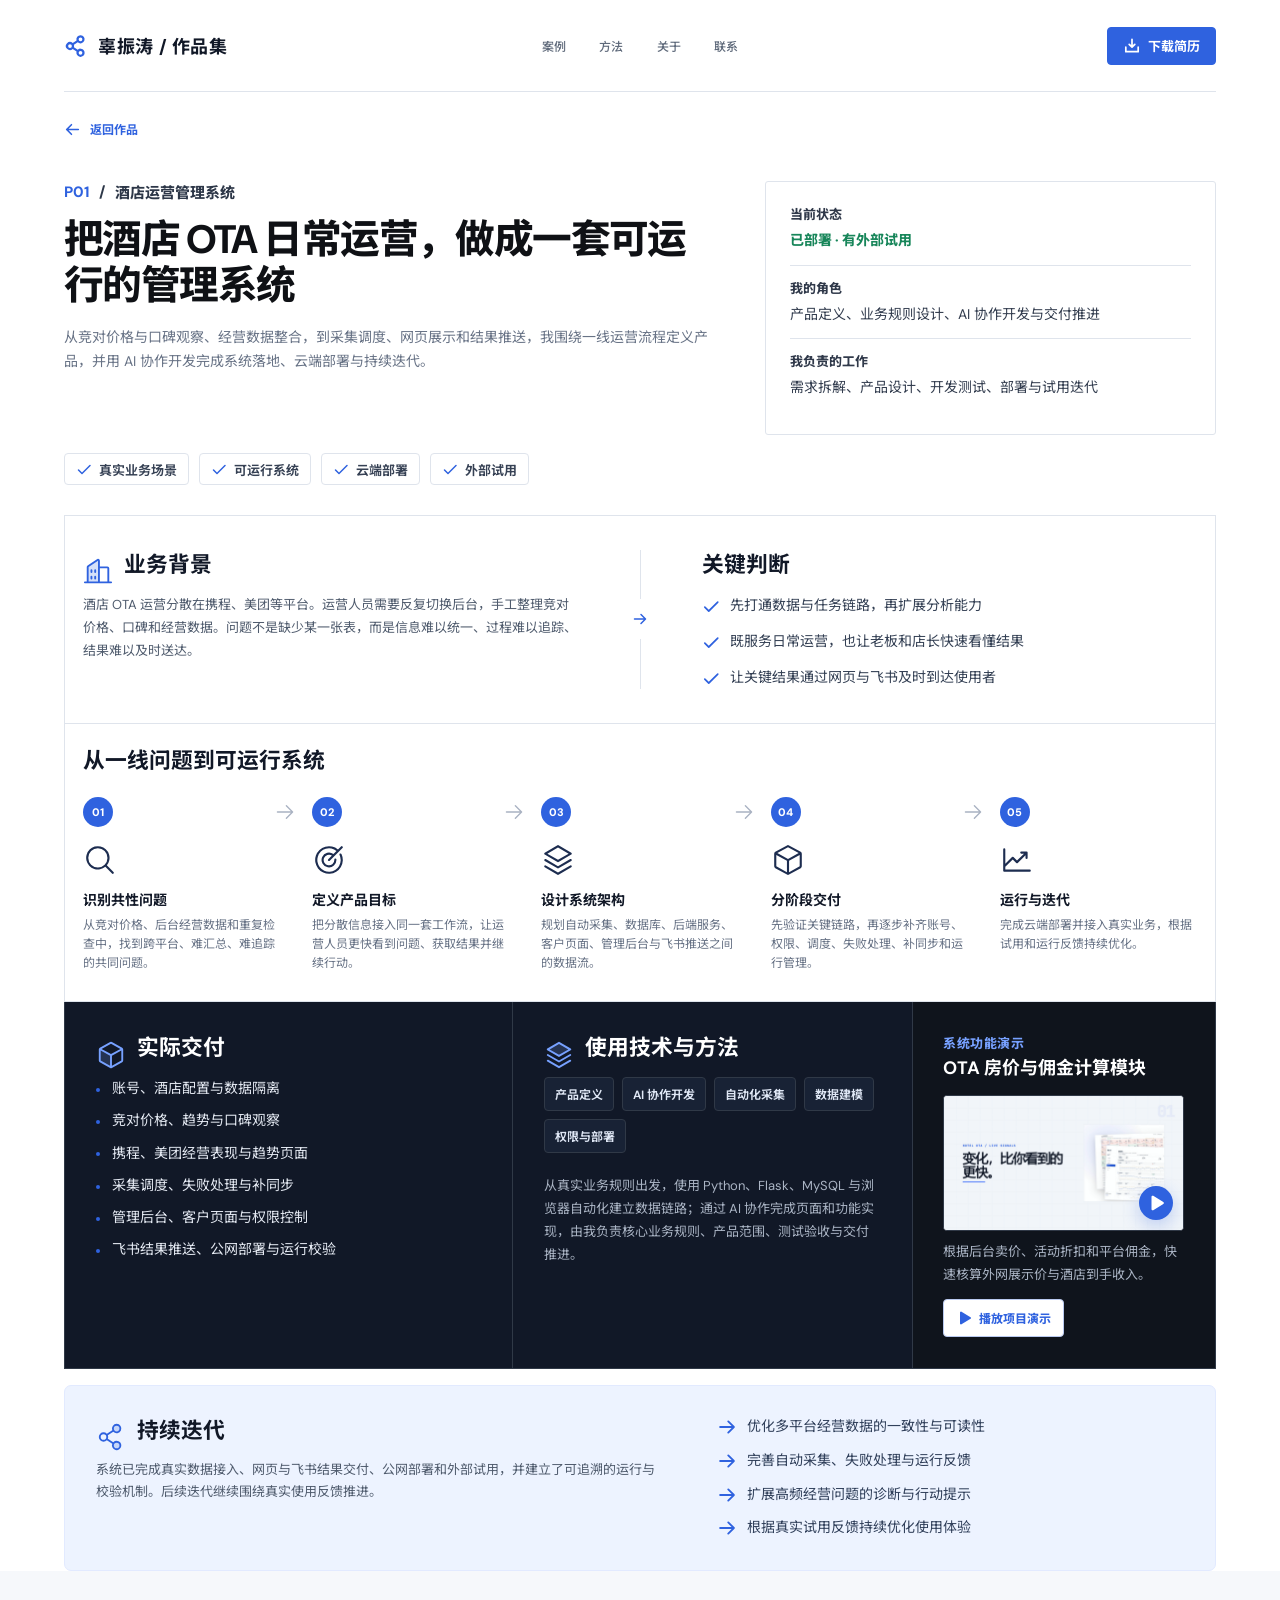
==== cases/hotel-operations-system/index.html @ f8a185eb "Publish static site asset" ====
<!doctype html>
<html lang="zh-CN">
  <head>
    <meta charset="UTF-8" />
    <meta name="viewport" content="width=device-width, initial-scale=1.0" />
    <meta
      name="description"
      content="酒店运营管理系统案例：从酒店 OTA 一线业务问题出发，完成产品定义、系统开发、云端部署与持续迭代。"
    />
    <meta name="theme-color" content="#f6f8fb" />
    <title>酒店运营管理系统案例｜辜振涛作品集</title>
    <script type="module" crossorigin src="/assets/hotel-operations-system-CXiiA7T-.js"></script>
    <link rel="modulepreload" crossorigin href="/assets/styles-BDvkaQH0.js">
    <link rel="stylesheet" crossorigin href="/assets/styles-_JziV2Fz.css">
    <link rel="stylesheet" crossorigin href="/assets/hotel-operations-system-BAWljotF.css">
  </head>
  <body class="hotel-case-body">
    <div id="root"></div>
  </body>
</html>
---- assets/styles-_JziV2Fz.css ----
@import"https://fonts.googleapis.com/css2?family=DM+Sans:wght@400;500;600;700&family=Noto+Sans+SC:wght@400;500;600;700&display=swap";:root{color:#111827;background:#f6f8fb;font-family:DM Sans,Noto Sans SC,Microsoft YaHei,sans-serif;font-synthesis:none;text-rendering:optimizeLegibility;--ink: #111827;--muted: #687386;--line: #dfe4ec;--paper: #ffffff;--canvas: #f6f8fb;--blue: #2f62df;--blue-dark: #1d4ec4;--blue-pale: #edf3ff}*{box-sizing:border-box}html{scroll-behavior:smooth}body{margin:0;min-width:320px;min-height:100vh;overflow-x:hidden;background:var(--canvas);-webkit-font-smoothing:antialiased}body.dialog-open{overflow:hidden}button,a{font:inherit}button{color:inherit}button:focus-visible,a:focus-visible{outline:3px solid rgba(47,98,223,.3);outline-offset:4px}.hero{position:relative;min-height:auto;padding:0 clamp(24px,5vw,84px) clamp(44px,5vw,72px);border-bottom:1px solid var(--line);overflow:hidden}.hero:before{content:"";position:absolute;top:0;right:0;width:42vw;height:1px;background:var(--blue)}.topbar{position:relative;z-index:2;width:min(100%,1280px);margin-inline:auto;min-height:92px;display:flex;align-items:center;justify-content:space-between;border-bottom:1px solid var(--line)}.topbar-nav{display:flex;align-items:center;gap:clamp(20px,2.6vw,42px)}.topbar-nav a{position:relative;padding:8px 0;color:#5e697a;text-decoration:none;font-size:12px;font-weight:500}.topbar-nav a:after{content:"";position:absolute;right:0;bottom:2px;left:0;height:1px;background:var(--blue);transform:scaleX(0);transform-origin:right;transition:transform .16s ease}.topbar-nav a:hover:after{transform:scaleX(1);transform-origin:left}.wordmark{color:var(--ink);text-decoration:none;font-size:18px;font-weight:700;letter-spacing:.06em}.availability{display:inline-flex;align-items:center;gap:10px;color:var(--muted);font-size:13px}.availability i{width:7px;height:7px;border-radius:999px;background:#21a366;box-shadow:0 0 0 5px #21a3661a}.hero-grid{width:min(100%,1280px);min-height:650px;margin:0 auto;display:grid;grid-template-columns:minmax(390px,.86fr) minmax(540px,1.14fr);align-items:center;gap:clamp(44px,6vw,88px);padding:clamp(58px,6vw,82px) 0 clamp(68px,7vw,92px)}.hero-copy{position:relative;z-index:1}.eyebrow,.section-index,.project-kicker,.dialog-eyebrow{margin:0;color:var(--blue);font-size:12px;font-weight:700;letter-spacing:.12em;text-transform:uppercase}.eyebrow{display:flex;align-items:center;gap:14px}.eyebrow:before{content:"";width:36px;height:2px;background:var(--blue)}h1{margin:28px 0 0;max-width:620px;font-size:clamp(46px,3.9vw,56px);font-weight:600;line-height:1.12;letter-spacing:-.048em}h1 span{display:block;color:var(--ink)}.hero-summary{max-width:520px;margin:26px 0 0;color:var(--muted);font-size:clamp(15px,1.05vw,17px);line-height:1.8}.hero-actions{display:flex;flex-wrap:wrap;gap:12px;margin-top:32px}.button{min-height:52px;padding:0 22px;border:1px solid transparent;border-radius:3px;display:inline-flex;align-items:center;justify-content:center;gap:10px;cursor:pointer;font-size:14px;font-weight:600;transition:transform .16s ease,background .16s ease,border-color .16s ease}.button:hover{transform:translateY(-2px)}.button-primary{color:#fff;background:var(--blue)}.button-primary:hover{background:var(--blue-dark)}.button-secondary{border-color:var(--line);background:#ffffffb3}.button-secondary:hover{border-color:#b9c5d9;background:#fff}.proof-strip{margin:clamp(42px,5vw,62px) 0 0;padding:24px 0 0;display:grid;grid-template-columns:repeat(3,minmax(0,1fr));border-top:1px solid var(--line)}.proof-strip div{padding-right:18px}.proof-strip div+div{padding-left:18px;border-left:1px solid var(--line)}.proof-strip dt{color:var(--blue);font-size:11px;font-weight:700}.proof-strip dd{margin:8px 0 0;color:#394457;font-size:13px}.showreel-column{min-width:0}.showreel{width:100%;padding:0;border:1px solid #1d2633;border-radius:6px;overflow:hidden;background:#0f141c;box-shadow:0 38px 90px #1a2b482e;cursor:pointer;text-align:left;transition:transform .22s ease,box-shadow .22s ease}.showreel:hover{transform:translateY(-4px);box-shadow:0 46px 100px #1a2b4838}.showreel-viewport{position:relative;display:block;aspect-ratio:16 / 9;overflow:hidden;background:#0e131a}.showreel-viewport img{width:100%;height:100%;display:block;object-fit:cover;object-position:center top;transition:transform .5s ease}.showreel:hover img{transform:scale(1.015)}.image-scrim{position:absolute;top:0;right:0;bottom:0;left:0;background:linear-gradient(180deg,#080d1408 58%,#080d146b)}.play-button{position:absolute;left:50%;top:50%;width:62px;height:62px;transform:translate(-50%,-50%);display:grid;place-items:center;border-radius:999px;color:var(--ink);background:#fff;box-shadow:0 12px 34px #11224d38;transition:transform .18s ease,background .18s ease}.showreel:hover .play-button{transform:translate(-50%,-50%) scale(1.06);background:#f3f6fb}.showreel .play-button{left:76%}.showreel-label{position:absolute;left:20px;bottom:18px;padding:8px 10px;color:#fff;background:#0a1018c2;font-size:11px;font-weight:600;letter-spacing:.05em}.showreel-meta{min-height:88px;padding:17px 20px;display:flex;align-items:center;justify-content:space-between;gap:24px;color:#fff}.showreel-meta>span:first-child{min-width:0;display:grid;gap:6px}.showreel-meta strong{font-size:15px;font-weight:600}.showreel-meta small{overflow:hidden;color:#9aa5b7;font-size:12px;text-overflow:ellipsis;white-space:nowrap}.showreel-status{flex:none;color:#b8c5d8;font-size:11px}.showreel-note{max-width:620px;margin:18px 0 0;color:#7b8697;font-size:12px;line-height:1.7}.scroll-cue{position:absolute;left:clamp(24px,5vw,84px);bottom:22px;padding:0;border:0;display:inline-flex;align-items:center;gap:10px;color:var(--muted);background:transparent;cursor:pointer;font-size:11px}.selected-work{padding:clamp(92px,12vw,180px) clamp(24px,5vw,84px);background:var(--paper);scroll-margin-top:24px}.section-heading,.project-preview{width:min(100%,1480px);margin-inline:auto}.section-heading{display:grid;grid-template-columns:.45fr 1.05fr .7fr;gap:clamp(28px,5vw,80px);align-items:start}.section-heading h2{margin:0;max-width:700px;font-size:clamp(38px,4.2vw,64px);line-height:1.12;letter-spacing:-.045em}.section-heading>p:last-child{margin:2px 0 0;color:var(--muted);font-size:15px;line-height:1.8}.project-preview{margin-top:clamp(72px,10vw,140px);padding-top:28px;display:grid;grid-template-columns:.14fr .72fr 1.14fr;gap:clamp(26px,4.2vw,70px);border-top:1px solid var(--ink)}.project-number{color:var(--blue);font-size:13px;font-weight:700}.project-copy h3{margin:20px 0 0;font-size:clamp(30px,3vw,48px);line-height:1.14;letter-spacing:-.04em}.project-copy>p:not(.project-kicker){margin:26px 0 0;color:var(--muted);font-size:15px;line-height:1.85}.project-copy ul{margin:28px 0 0;padding:0;display:flex;flex-wrap:wrap;gap:8px;list-style:none}.project-copy li{padding:7px 10px;border:1px solid var(--line);color:#4a5669;font-size:11px}.text-link{margin-top:36px;padding:0 0 7px;border:0;border-bottom:1px solid var(--ink);display:inline-flex;align-items:center;gap:12px;background:transparent;cursor:pointer;font-size:13px;font-weight:600}.project-visual{min-height:460px;overflow:hidden;background:#e8edf5}.project-visual img{width:100%;height:100%;display:block;object-fit:cover;object-position:top left}.dialog-backdrop{position:fixed;z-index:20;top:0;right:0;bottom:0;left:0;padding:24px;display:grid;place-items:center;background:#0b111b8f;-webkit-backdrop-filter:blur(10px);backdrop-filter:blur(10px)}.dialog{position:relative;width:min(100%,680px);padding:clamp(34px,5vw,60px);border-top:4px solid var(--blue);background:#fff;box-shadow:0 32px 100px #0a132447}.dialog--video{width:min(100%,960px);padding:clamp(28px,4vw,48px)}.dialog-close{position:absolute;top:20px;right:20px;width:40px;height:40px;padding:0;border:1px solid var(--line);display:grid;place-items:center;background:#fff;cursor:pointer}.dialog h2{margin:22px 46px 0 0;font-size:clamp(30px,4vw,46px);line-height:1.18;letter-spacing:-.04em}.dialog>p:not(.dialog-eyebrow,.dialog-footnote){margin:26px 0 0;color:var(--muted);font-size:15px;line-height:1.8}.dialog-video-player{width:100%;margin-top:24px;aspect-ratio:16 / 9;display:block;object-fit:contain;background:var(--media-dark);border:1px solid var(--line)}.dialog .dialog-video-note{margin-top:14px;font-size:13px}.dialog-case-link{width:fit-content;margin-top:18px;display:inline-flex;align-items:center;gap:8px;color:var(--blue);font-size:13px;font-weight:700;text-decoration:none}.dialog-case-link:hover{color:var(--blue-dark)}.dialog-facts,.technology-flow{margin-top:30px;padding-top:22px;border-top:1px solid var(--line);display:flex;flex-wrap:wrap;align-items:center;gap:10px}.dialog-facts span,.technology-flow span{padding:9px 11px;background:var(--blue-pale);color:#294d9a;font-size:12px;font-weight:600}.technology-flow svg{color:#8b96a8}.dialog-footnote{margin:20px 0 0;color:#8993a3;font-size:12px}.sr-only{position:absolute;width:1px;height:1px;padding:0;margin:-1px;overflow:hidden;clip:rect(0,0,0,0);white-space:nowrap;border:0}@media(max-width:1120px){.hero-grid{grid-template-columns:1fr;gap:56px;padding-top:72px}.hero-copy{max-width:850px}.showreel-column{width:min(100%,900px)}.scroll-cue{display:none}.section-heading{grid-template-columns:.45fr 1.25fr}.section-heading>p:last-child{grid-column:2}.project-preview{grid-template-columns:.12fr .88fr}.project-visual{grid-column:2}}@media(max-width:720px){.hero{min-height:auto;padding-inline:20px}.topbar{min-height:76px}.availability{max-width:180px;justify-content:flex-end;text-align:right;font-size:10px}.topbar-nav{display:none}.hero-grid{min-height:0;padding:64px 0 68px}h1{margin-top:25px;font-size:clamp(42px,13vw,60px)}.hero-summary{margin-top:26px;font-size:15px}.hero-actions{margin-top:32px}.button{flex:1 1 150px}.proof-strip{margin-top:54px}.proof-strip dd{font-size:11px}.play-button{width:60px;height:60px}.showreel-meta{min-height:82px}.showreel-status,.showreel-meta small{display:none}.selected-work{padding-inline:20px}.section-heading,.project-preview{grid-template-columns:1fr}.section-heading>p:last-child,.project-visual{grid-column:1}.section-heading h2{font-size:42px}.project-preview{gap:20px}.project-visual{min-height:300px;margin-top:22px}.dialog-backdrop{padding:14px}.dialog{padding:34px 24px}.technology-flow svg{display:none}}@media(prefers-reduced-motion:reduce){html{scroll-behavior:auto}*,*:before,*:after{animation-duration:.01ms!important;animation-iteration-count:1!important;transition-duration:.01ms!important}}
---- assets/hotel-operations-system-BAWljotF.css ----
.hotel-case-body{min-width:0}.hotel-case{--case-ink: #111827;--case-muted: #687386;--case-line: #dfe4ec;--case-canvas: #f6f8fb;--case-blue: #2f62df;--case-blue-dark: #1d4ec4;--case-blue-pale: #edf3ff;--case-live: #18865a;min-height:100vh;color:var(--case-ink);background:#fff}.hotel-case *,.hotel-case *:before,.hotel-case *:after{box-sizing:border-box}.case-topbar{width:min(1280px,calc(100% - clamp(48px,10vw,168px)));min-height:92px;margin:0 auto;display:grid;grid-template-columns:1fr auto 1fr;align-items:center;gap:30px;border-bottom:1px solid var(--case-line)}.case-brand{width:fit-content;display:inline-flex;align-items:center;gap:10px;color:var(--case-ink);font-size:18px;font-weight:700;letter-spacing:.035em;text-decoration:none}.case-brand svg{color:var(--case-blue)}.case-nav{display:flex;align-items:center;gap:clamp(20px,2.6vw,42px)}.case-nav a{position:relative;padding:8px 0;color:#5e697a;font-size:12px;font-weight:500;text-decoration:none;transition:color .16s ease,transform .16s ease}.case-nav a:after{content:"";position:absolute;right:0;bottom:2px;left:0;height:1px;background:var(--case-blue);transform:scaleX(0);transform-origin:right;transition:transform .16s ease}.case-nav a:hover{color:var(--case-blue);transform:translateY(-2px)}.case-nav a:hover:after{transform:scaleX(1);transform-origin:left}.case-resume-button{justify-self:end;min-height:38px;padding:0 15px;display:inline-flex;align-items:center;justify-content:center;gap:7px;color:#fff;background:var(--case-blue);border:1px solid var(--case-blue);border-radius:4px;font-size:13px;font-weight:700;text-decoration:none;transition:background .16s ease,border-color .16s ease,transform .16s ease}.case-resume-button:hover{color:#fff;background:var(--case-blue-dark);border-color:var(--case-blue-dark);transform:translateY(-2px)}.case-shell{width:min(1280px,calc(100% - clamp(48px,10vw,168px)));margin:0 auto}.case-back-link{width:fit-content;margin-top:28px;display:inline-flex;align-items:center;gap:9px;color:var(--case-blue);font-size:12px;font-weight:700;text-decoration:none}.case-back-link:hover{color:var(--case-blue-dark)}.case-hero{padding:clamp(28px,3vw,42px) 0 30px;display:grid;grid-template-columns:minmax(0,1.18fr) minmax(340px,.82fr);column-gap:clamp(32px,4vw,64px);align-items:start}.case-project-kicker{margin:0 0 14px;display:flex;align-items:center;gap:10px;color:#2d3748;font-size:15px;font-weight:750}.case-project-kicker span:first-child{color:var(--case-blue)}.case-hero h1{max-width:760px;margin:0;color:#0f1115;font-size:clamp(36px,3.1vw,50px);font-weight:780;line-height:1.16;letter-spacing:-.04em}.case-hero-summary{max-width:760px;margin:16px 0 0;color:var(--case-muted);font-size:clamp(14px,1vw,16px);line-height:1.75}.case-facts{margin:0;padding:22px 24px;align-self:start;background:#fff;border:1px solid var(--case-line);border-radius:3px}.case-facts div{padding:0 0 12px}.case-facts div+div{padding-top:12px;border-top:1px solid var(--case-line)}.case-facts dt{margin-bottom:6px;color:#30394a;font-size:13px;font-weight:750}.case-facts dd{margin:0;color:#333d4f;font-size:14px;line-height:1.7}.case-facts .case-status{color:var(--case-live);font-weight:750}.case-proof-tags{grid-column:1 / -1;margin:18px 0 0;padding:0;display:flex;flex-wrap:wrap;gap:10px;list-style:none}.case-proof-tags li{min-height:32px;padding:0 11px;display:inline-flex;align-items:center;gap:7px;color:#364154;background:#fff;border:1px solid var(--case-line);border-radius:4px;font-size:13px;font-weight:650}.case-proof-tags svg{color:var(--case-blue)}.case-path{padding:22px 18px 28px;border-right:1px solid var(--case-line);border-bottom:1px solid var(--case-line);border-left:1px solid var(--case-line)}.case-path>h2{margin:0 0 20px;font-size:clamp(20px,1.7vw,26px);line-height:1.4}.case-path-list{margin:0;padding:0;display:grid;grid-template-columns:repeat(5,minmax(0,1fr));gap:clamp(18px,2.5vw,38px);list-style:none}.case-step-marker{position:relative;min-height:32px;display:flex;align-items:center}.case-step-marker span{width:30px;height:30px;display:inline-flex;align-items:center;justify-content:center;flex:0 0 auto;color:#fff;background:var(--case-blue);border-radius:50%;font-size:11px;font-weight:800}.case-step-arrow{position:absolute;left:calc(100% + 5px);color:#a9b2c2;transform:translate(-50%)}.case-step-icon{margin-top:15px;color:#1d2d50}.case-path-step h3{margin:9px 0 5px;font-size:14px;line-height:1.4}.case-path-step p{margin:0;color:var(--case-muted);font-size:12px;line-height:1.6}.case-evidence-row{padding:clamp(24px,2.6vw,38px) 18px;display:grid;grid-template-columns:minmax(0,1fr) 72px minmax(0,1fr);border:1px solid var(--case-line)}.case-evidence-row article{min-width:0;padding:0 clamp(10px,2vw,28px)}.case-evidence-row article:first-child{padding-left:0}.case-evidence-row article:last-child{padding-right:0}.case-evidence-row h2,.case-delivery-grid h2,.case-iteration h2{margin:0 0 14px;font-size:clamp(19px,1.7vw,24px);line-height:1.4}.case-evidence-row p,.case-delivery-grid p,.case-iteration p{margin:0;color:#4f5b6d;font-size:13px;line-height:1.75}.case-article-title{display:flex;align-items:center;gap:11px}.case-article-title svg{color:var(--case-blue);flex:0 0 auto}.case-split-divider{position:relative;min-height:100%;display:flex;align-items:center;justify-content:center;color:var(--case-blue)}.case-split-divider:before{content:"";position:absolute;top:0;bottom:0;left:50%;width:1px;background:var(--case-line)}.case-split-divider svg{position:relative;background:#fff;box-shadow:0 0 0 12px #fff}.case-check-list,.case-delivery-list,.case-method-tags,.case-iteration ul{margin:0;padding:0;list-style:none}.case-check-list{display:grid;gap:13px}.case-check-list li{display:grid;grid-template-columns:auto 1fr;gap:10px;color:#344054;font-size:14px;line-height:1.65}.case-check-list svg{margin-top:3px;color:var(--case-blue)}.case-delivery-list{display:grid;gap:9px}.case-delivery-list li{position:relative;padding-left:16px;color:#465164;font-size:14px;line-height:1.65}.case-delivery-list li:before{content:"";position:absolute;top:.78em;left:0;width:4px;height:4px;background:var(--case-blue);border-radius:50%}.case-method-tags{margin-bottom:22px;display:flex;flex-wrap:wrap;gap:8px}.case-method-tags li{padding:7px 10px;color:#33415b;background:#fff;border:1px solid var(--case-line);border-radius:4px;font-size:12px;font-weight:650}.case-delivery-grid{display:grid;grid-template-columns:minmax(0,1.12fr) minmax(0,1fr) minmax(230px,.76fr);color:#fff;background:#111827;border-right:1px solid #303947;border-bottom:1px solid #303947;border-left:1px solid #303947}.case-delivery-grid>article{min-width:0;padding:clamp(22px,2.4vw,34px)}.case-delivery-grid>article+article{border-left:1px solid #303947}.case-demo-compact{background:#0f141c}.case-delivery-grid .case-article-title svg,.case-delivery-grid .case-section-label{color:#77a1ff}.case-delivery-grid p{color:#aab4c4}.case-delivery-grid .case-delivery-list li{color:#e4e9f2}.case-delivery-grid .case-method-tags li{color:#dfe7f5;background:#182235;border-color:#303947}.case-delivery-grid .case-demo-thumbnail{border-color:#303947}.case-section-label{margin:0 0 4px;color:var(--case-blue);font-size:11px;font-weight:750;letter-spacing:.04em}.case-demo-compact h2{font-size:18px}.case-demo-thumbnail{position:relative;width:100%;margin:12px 0 10px;padding:0;display:block;overflow:hidden;background:#fff;border:1px solid var(--case-line);border-radius:4px;cursor:pointer}.case-demo-thumbnail img{width:100%;aspect-ratio:16 / 9;display:block;object-fit:cover;object-position:top left}.case-thumbnail-play{position:absolute;right:10px;bottom:10px;width:34px;height:34px;display:inline-flex;align-items:center;justify-content:center;color:#fff;background:var(--case-blue);border-radius:50%;box-shadow:0 6px 18px #2f62df47;transition:transform .16s ease}.case-demo-thumbnail:hover .case-thumbnail-play{transform:scale(1.06)}.case-compact-action{min-height:38px;margin-top:12px;padding:0 12px;display:inline-flex;align-items:center;justify-content:center;gap:7px;color:var(--case-blue);background:#fff;border:1px solid #b9c9ef;border-radius:4px;font-size:12px;font-weight:750;cursor:pointer;transition:color .16s ease,border-color .16s ease,transform .16s ease}.case-compact-action:hover{color:var(--case-blue-dark);border-color:var(--case-blue);transform:translateY(-2px)}.case-iteration{margin:16px 0 clamp(42px,5vw,68px);padding:clamp(22px,2.4vw,32px);display:grid;grid-template-columns:minmax(0,1.1fr) minmax(320px,.9fr);gap:clamp(32px,4vw,64px);background:var(--case-blue-pale);border:1px solid #e2eaff;border-radius:7px}.case-iteration h2{margin-bottom:12px}.case-iteration ul{display:grid;align-content:center;gap:12px}.case-iteration li{display:grid;grid-template-columns:auto 1fr;gap:10px;color:#31405b;font-size:14px;line-height:1.55}.case-iteration li svg{margin-top:1px;color:var(--case-blue)}.case-demo-dialog{width:min(1180px,calc(100% - 40px));max-height:calc(100vh - 40px);padding:0;overflow:auto;color:var(--case-ink);background:#fff;border:1px solid var(--case-line);border-radius:7px;box-shadow:0 24px 100px #0d183057}.case-demo-dialog::backdrop{background:#101828ad;-webkit-backdrop-filter:blur(3px);backdrop-filter:blur(3px)}.case-demo-dialog-inner{padding:18px}.case-dialog-heading{margin-bottom:16px;display:flex;align-items:center;justify-content:space-between;gap:20px}.case-dialog-heading p{margin:0 0 3px;color:var(--case-blue);font-size:12px;font-weight:750}.case-dialog-heading h2{margin:0;font-size:20px}.case-dialog-heading button{width:40px;height:40px;display:inline-flex;align-items:center;justify-content:center;color:#374151;background:#fff;border:1px solid var(--case-line);border-radius:4px;cursor:pointer}.case-demo-video{width:100%;aspect-ratio:16 / 9;display:block;object-fit:contain;background:#0f141c;border:1px solid var(--case-line)}.case-dialog-note{margin:14px 0 0;color:var(--case-muted);font-size:13px;line-height:1.7}.hotel-case :where(a,button):focus-visible{outline:3px solid rgba(47,98,223,.34);outline-offset:3px}@media(max-width:1024px){.case-topbar,.case-shell{width:calc(100% - 48px)}.case-topbar{gap:20px}.case-nav{gap:22px}.case-hero{grid-template-columns:minmax(0,1.55fr) minmax(250px,.85fr);column-gap:32px}.case-hero h1{font-size:46px}.case-path-list{gap:20px}.case-path-step p{font-size:12px}.case-evidence-row{grid-template-columns:minmax(0,1fr) 54px minmax(0,1fr)}.case-delivery-grid{grid-template-columns:minmax(0,1.05fr) minmax(0,.95fr) minmax(220px,.8fr)}}@media(min-width:621px)and (max-width:900px){.case-topbar,.case-shell{width:calc(100% - 40px)}.case-topbar{min-height:60px;grid-template-columns:1fr auto}.case-nav{display:none}.case-brand{font-size:14px}.case-resume-button{min-height:34px;padding:0 12px}.case-hero{padding:30px 0 24px;grid-template-columns:minmax(0,1.7fr) minmax(205px,.8fr);column-gap:24px}.case-project-kicker{margin-bottom:12px;font-size:13px}.case-hero h1{font-size:36px;line-height:1.14}.case-hero-summary{margin-top:14px;font-size:13px;line-height:1.7}.case-facts{margin:0;padding:18px}.case-facts div{padding-bottom:10px}.case-facts div+div{padding-top:10px}.case-facts dt{margin-bottom:3px;font-size:11px}.case-facts dd{font-size:12px;line-height:1.55}.case-proof-tags{margin-top:18px;gap:7px}.case-proof-tags li{min-height:28px;padding:0 8px;font-size:11px}.case-path{padding:18px 14px 22px}.case-path>h2{margin-bottom:20px;font-size:21px}.case-path-list{gap:15px}.case-step-marker{min-height:26px}.case-step-marker span{width:26px;height:26px;font-size:9px}.case-step-icon{margin-top:15px;width:27px;height:27px}.case-path-step h3{margin:9px 0 5px;font-size:13px}.case-path-step p{font-size:11px;line-height:1.55}.case-evidence-row{padding:22px 14px;grid-template-columns:minmax(0,1fr) 38px minmax(0,1fr)}.case-evidence-row article{padding:0 10px}.case-evidence-row h2,.case-delivery-grid h2,.case-iteration h2{margin-bottom:12px;font-size:19px}.case-evidence-row p,.case-delivery-grid p,.case-iteration p{font-size:12px;line-height:1.7}.case-article-title{gap:8px}.case-article-title svg{width:24px;height:24px}.case-check-list{gap:8px}.case-check-list li,.case-delivery-list li{font-size:11.5px;line-height:1.55}.case-delivery-list{gap:5px}.case-method-tags{margin-bottom:14px;gap:5px}.case-method-tags li{padding:5px 7px;font-size:10px}.case-delivery-grid{grid-template-columns:minmax(0,1fr) minmax(0,.95fr) minmax(175px,.72fr)}.case-delivery-grid>article{padding:18px 14px}.case-demo-compact h2{font-size:15px}.case-section-label{font-size:10px}.case-demo-thumbnail{margin:9px 0 8px}.case-thumbnail-play{right:7px;bottom:7px;width:28px;height:28px}.case-compact-action{width:100%;min-height:34px;margin-top:9px;padding:0 8px;font-size:11px}.case-iteration{margin:14px 0 42px;padding:18px;grid-template-columns:minmax(0,1fr) minmax(260px,1fr);gap:24px}.case-iteration ul{gap:7px}.case-iteration li{gap:7px;font-size:11.5px}}@media(max-width:620px){.case-topbar,.case-shell{width:calc(100% - 40px)}.case-topbar{min-height:58px;grid-template-columns:1fr auto}.case-nav{display:none}.case-brand{font-size:14px}.case-resume-button{min-height:36px;padding:0 12px}.case-hero{padding:28px 0 24px;grid-template-columns:1fr}.case-back-link{margin-top:18px}.case-project-kicker{margin-bottom:12px;font-size:13px}.case-hero h1{font-size:clamp(30px,8.5vw,38px);line-height:1.16}.case-hero-summary{margin-top:14px;font-size:14px;line-height:1.68}.case-facts{margin-top:22px;padding:16px 0 0;background:transparent;border:0;border-top:1px solid var(--case-line);border-radius:0}.case-facts div{padding-bottom:12px}.case-facts div+div{padding-top:12px}.case-proof-tags{margin-top:14px;gap:6px}.case-path{padding:20px 16px 28px}.case-path-list{grid-template-columns:1fr;gap:0}.case-path-step{position:relative;min-height:112px;padding:0 0 20px 58px}.case-step-marker{position:absolute;top:0;left:0;bottom:0;width:40px;display:block}.case-step-marker:after{content:"";position:absolute;top:34px;bottom:0;left:15px;width:1px;background:#b8c1d0}.case-path-step:last-child .case-step-marker:after{display:none}.case-step-arrow{display:none}.case-step-icon{margin-top:0;width:29px;height:29px}.case-path-step h3{margin-top:10px}.case-evidence-row{padding:24px 16px;grid-template-columns:1fr;gap:22px}.case-evidence-row article{padding:0}.case-evidence-row article+article{padding-top:22px;border-top:1px solid var(--case-line)}.case-split-divider{display:none}.case-delivery-grid{grid-template-columns:1fr}.case-delivery-grid>article{padding:24px 16px}.case-delivery-grid>article+article{border-top:1px solid var(--case-line);border-left:0}.case-demo-thumbnail{max-width:360px}.case-iteration{margin:14px 0 40px;padding:20px 18px;grid-template-columns:1fr;gap:20px}.case-demo-dialog{width:calc(100% - 24px);max-height:calc(100vh - 24px)}}@media(max-width:480px){.case-topbar,.case-shell{width:calc(100% - 32px)}.case-brand span{max-width:124px;overflow:hidden;white-space:nowrap}.case-resume-button span{display:none}.case-resume-button{width:38px;padding:0}.case-hero h1{font-size:34px;letter-spacing:-.035em}.case-proof-tags li{padding:0 9px;font-size:12px}.case-path>h2{font-size:23px}.case-evidence-row h2,.case-delivery-grid h2,.case-iteration h2{font-size:22px}.case-demo-dialog-inner{padding:12px}.case-dialog-heading h2{font-size:17px}}@media(prefers-reduced-motion:reduce){.hotel-case *,.hotel-case *:before,.hotel-case *:after{scroll-behavior:auto!important;transition-duration:.01ms!important;animation-duration:.01ms!important;animation-iteration-count:1!important}}
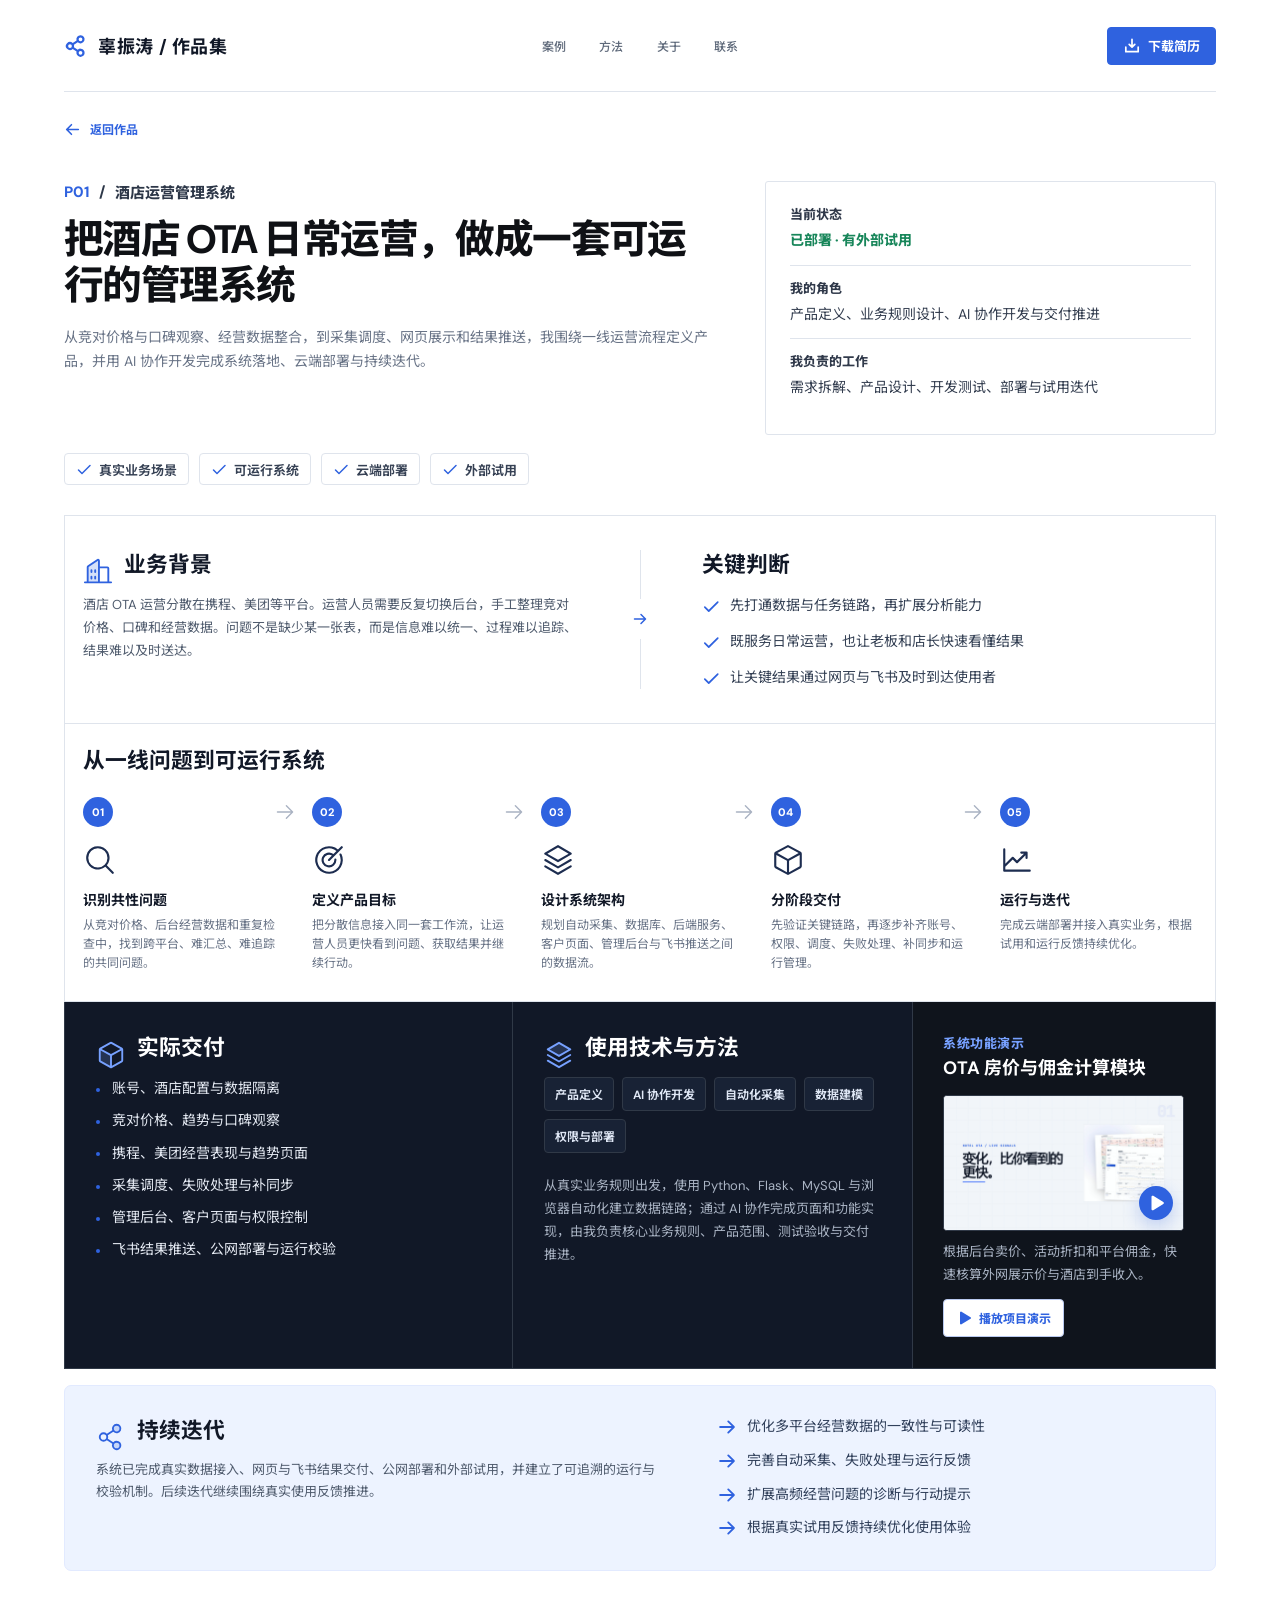
==== commit d6689639: "Publish portfolio update" ====
--- a/cases/hotel-operations-system/index.html
+++ b/cases/hotel-operations-system/index.html
@@ -9,10 +9,10 @@
     />
     <meta name="theme-color" content="#f6f8fb" />
     <title>酒店运营管理系统案例｜辜振涛作品集</title>
-    <script type="module" crossorigin src="/assets/hotel-operations-system-CXiiA7T-.js"></script>
-    <link rel="modulepreload" crossorigin href="/assets/styles-BDvkaQH0.js">
-    <link rel="stylesheet" crossorigin href="/assets/styles-_JziV2Fz.css">
-    <link rel="stylesheet" crossorigin href="/assets/hotel-operations-system-BAWljotF.css">
+    <script type="module" crossorigin src="/assets/hotel-operations-system-CfiZ2Y4T.js"></script>
+    <link rel="modulepreload" crossorigin href="/assets/styles-DppBCg-1.js">
+    <link rel="stylesheet" crossorigin href="/assets/styles-luLQeMRG.css">
+    <link rel="stylesheet" crossorigin href="/assets/hotel-operations-system-cIIAMjBP.css">
   </head>
   <body class="hotel-case-body">
     <div id="root"></div>
--- a/assets/styles-luLQeMRG.css
+++ b/assets/styles-luLQeMRG.css
@@ -0,0 +1 @@
+@import"https://fonts.googleapis.com/css2?family=DM+Sans:wght@400;500;600;700&family=Noto+Sans+SC:wght@400;500;600;700&display=swap";:root{color:#111827;background:#f6f8fb;font-family:DM Sans,Noto Sans SC,Microsoft YaHei,sans-serif;font-synthesis:none;text-rendering:optimizeLegibility;--ink: #111827;--muted: #687386;--line: #dfe4ec;--paper: #ffffff;--canvas: #f6f8fb;--blue: #2f62df;--blue-dark: #1d4ec4;--blue-pale: #edf3ff}*{box-sizing:border-box}html{scroll-behavior:smooth}body{margin:0;min-width:320px;min-height:100vh;overflow-x:hidden;background:var(--canvas);-webkit-font-smoothing:antialiased}body.dialog-open{overflow:hidden}button,a{font:inherit}button{color:inherit}button:focus-visible,a:focus-visible{outline:3px solid rgba(47,98,223,.3);outline-offset:4px}.hero{position:relative;min-height:auto;padding:0 clamp(24px,5vw,84px) clamp(44px,5vw,72px);border-bottom:1px solid var(--line);overflow:hidden}.hero:before{content:"";position:absolute;top:0;right:0;width:42vw;height:1px;background:var(--blue)}.topbar{position:relative;z-index:2;width:min(100%,1280px);margin-inline:auto;min-height:92px;display:flex;align-items:center;justify-content:space-between;border-bottom:1px solid var(--line)}.topbar-nav{display:flex;align-items:center;gap:clamp(20px,2.6vw,42px)}.topbar-nav a{position:relative;padding:8px 0;color:#5e697a;text-decoration:none;font-size:12px;font-weight:500}.topbar-nav a:after{content:"";position:absolute;right:0;bottom:2px;left:0;height:1px;background:var(--blue);transform:scaleX(0);transform-origin:right;transition:transform .16s ease}.topbar-nav a:hover:after{transform:scaleX(1);transform-origin:left}.wordmark{color:var(--ink);text-decoration:none;font-size:18px;font-weight:700;letter-spacing:.06em}.availability{display:inline-flex;align-items:center;gap:10px;color:var(--muted);font-size:13px}.availability i{width:7px;height:7px;border-radius:999px;background:#21a366;box-shadow:0 0 0 5px #21a3661a}.hero-grid{width:min(100%,1280px);min-height:650px;margin:0 auto;display:grid;grid-template-columns:minmax(390px,.86fr) minmax(540px,1.14fr);align-items:center;gap:clamp(44px,6vw,88px);padding:clamp(58px,6vw,82px) 0 clamp(68px,7vw,92px)}.hero-copy{position:relative;z-index:1}.eyebrow,.section-index,.project-kicker,.dialog-eyebrow{margin:0;color:var(--blue);font-size:12px;font-weight:700;letter-spacing:.12em;text-transform:uppercase}.eyebrow{display:flex;align-items:center;gap:14px}.eyebrow:before{content:"";width:36px;height:2px;background:var(--blue)}h1{margin:28px 0 0;max-width:620px;font-size:clamp(46px,3.9vw,56px);font-weight:600;line-height:1.12;letter-spacing:-.048em}h1 span{display:block;color:var(--ink)}.hero-summary{max-width:520px;margin:26px 0 0;color:var(--muted);font-size:clamp(15px,1.05vw,17px);line-height:1.8}.hero-actions{display:flex;flex-wrap:wrap;gap:12px;margin-top:32px}.button{min-height:52px;padding:0 22px;border:1px solid transparent;border-radius:3px;display:inline-flex;align-items:center;justify-content:center;gap:10px;cursor:pointer;font-size:14px;font-weight:600;text-decoration:none;transition:transform .16s ease,background .16s ease,border-color .16s ease}.button:hover{transform:translateY(-2px)}.button-primary{color:#fff;background:var(--blue)}.button-primary:hover{background:var(--blue-dark)}.button-secondary{border-color:var(--line);background:#ffffffb3}.button-secondary:hover{border-color:#b9c5d9;background:#fff}.proof-strip{margin:clamp(42px,5vw,62px) 0 0;padding:24px 0 0;display:grid;grid-template-columns:repeat(3,minmax(0,1fr));border-top:1px solid var(--line)}.proof-strip div{padding-right:18px}.proof-strip div+div{padding-left:18px;border-left:1px solid var(--line)}.proof-strip dt{color:var(--blue);font-size:11px;font-weight:700}.proof-strip dd{margin:8px 0 0;color:#394457;font-size:13px}.showreel-column{min-width:0}.showreel{width:100%;padding:0;border:1px solid #1d2633;border-radius:6px;overflow:hidden;background:#0f141c;box-shadow:0 38px 90px #1a2b482e;cursor:pointer;text-align:left;transition:transform .22s ease,box-shadow .22s ease}.showreel:hover{transform:translateY(-4px);box-shadow:0 46px 100px #1a2b4838}.showreel-viewport{position:relative;display:block;aspect-ratio:16 / 9;overflow:hidden;background:#0e131a}.showreel-viewport img{width:100%;height:100%;display:block;object-fit:cover;object-position:center top;transition:transform .5s ease}.showreel:hover img{transform:scale(1.015)}.image-scrim{position:absolute;top:0;right:0;bottom:0;left:0;background:linear-gradient(180deg,#080d1408 58%,#080d146b)}.play-button{position:absolute;left:50%;top:50%;width:62px;height:62px;transform:translate(-50%,-50%);display:grid;place-items:center;border-radius:999px;color:var(--ink);background:#fff;box-shadow:0 12px 34px #11224d38;transition:transform .18s ease,background .18s ease}.showreel:hover .play-button{transform:translate(-50%,-50%) scale(1.06);background:#f3f6fb}.showreel .play-button{left:76%}.showreel-label{position:absolute;left:20px;bottom:18px;padding:8px 10px;color:#fff;background:#0a1018c2;font-size:11px;font-weight:600;letter-spacing:.05em}.showreel-meta{min-height:88px;padding:17px 20px;display:flex;align-items:center;justify-content:space-between;gap:24px;color:#fff}.showreel-meta>span:first-child{min-width:0;display:grid;gap:6px}.showreel-meta strong{font-size:15px;font-weight:600}.showreel-meta small{overflow:hidden;color:#9aa5b7;font-size:12px;text-overflow:ellipsis;white-space:nowrap}.showreel-status{flex:none;color:#b8c5d8;font-size:11px}.showreel-note{max-width:620px;margin:18px 0 0;color:#7b8697;font-size:12px;line-height:1.7}.scroll-cue{position:absolute;left:clamp(24px,5vw,84px);bottom:22px;padding:0;border:0;display:inline-flex;align-items:center;gap:10px;color:var(--muted);background:transparent;cursor:pointer;font-size:11px}.selected-work{padding:clamp(92px,12vw,180px) clamp(24px,5vw,84px);background:var(--paper);scroll-margin-top:24px}.section-heading,.project-preview{width:min(100%,1480px);margin-inline:auto}.section-heading{display:grid;grid-template-columns:.45fr 1.05fr .7fr;gap:clamp(28px,5vw,80px);align-items:start}.section-heading h2{margin:0;max-width:700px;font-size:clamp(38px,4.2vw,64px);line-height:1.12;letter-spacing:-.045em}.section-heading>p:last-child{margin:2px 0 0;color:var(--muted);font-size:15px;line-height:1.8}.project-preview{margin-top:clamp(72px,10vw,140px);padding-top:28px;display:grid;grid-template-columns:.14fr .72fr 1.14fr;gap:clamp(26px,4.2vw,70px);border-top:1px solid var(--ink)}.project-number{color:var(--blue);font-size:13px;font-weight:700}.project-copy h3{margin:20px 0 0;font-size:clamp(30px,3vw,48px);line-height:1.14;letter-spacing:-.04em}.project-copy>p:not(.project-kicker){margin:26px 0 0;color:var(--muted);font-size:15px;line-height:1.85}.project-copy ul{margin:28px 0 0;padding:0;display:flex;flex-wrap:wrap;gap:8px;list-style:none}.project-copy li{padding:7px 10px;border:1px solid var(--line);color:#4a5669;font-size:11px}.text-link{margin-top:36px;padding:0 0 7px;border:0;border-bottom:1px solid var(--ink);display:inline-flex;align-items:center;gap:12px;background:transparent;cursor:pointer;font-size:13px;font-weight:600}.project-visual{min-height:460px;overflow:hidden;background:#e8edf5}.project-visual img{width:100%;height:100%;display:block;object-fit:cover;object-position:top left}.dialog-backdrop{position:fixed;z-index:20;top:0;right:0;bottom:0;left:0;padding:24px;display:grid;place-items:center;background:#0b111b8f;-webkit-backdrop-filter:blur(10px);backdrop-filter:blur(10px)}.dialog{position:relative;width:min(100%,680px);padding:clamp(34px,5vw,60px);border-top:4px solid var(--blue);background:#fff;box-shadow:0 32px 100px #0a132447}.dialog--video{width:min(100%,960px);padding:clamp(28px,4vw,48px)}.dialog-close{position:absolute;top:20px;right:20px;width:40px;height:40px;padding:0;border:1px solid var(--line);display:grid;place-items:center;background:#fff;cursor:pointer}.dialog h2{margin:22px 46px 0 0;font-size:clamp(30px,4vw,46px);line-height:1.18;letter-spacing:-.04em}.dialog>p:not(.dialog-eyebrow,.dialog-footnote){margin:26px 0 0;color:var(--muted);font-size:15px;line-height:1.8}.dialog-video-player{width:100%;margin-top:24px;aspect-ratio:16 / 9;display:block;object-fit:contain;background:var(--media-dark);border:1px solid var(--line)}.dialog .dialog-video-note{margin-top:14px;font-size:13px}.dialog-case-link{width:fit-content;margin-top:18px;display:inline-flex;align-items:center;gap:8px;color:var(--blue);font-size:13px;font-weight:700;text-decoration:none}.dialog-case-link:hover{color:var(--blue-dark)}.dialog-facts,.technology-flow{margin-top:30px;padding-top:22px;border-top:1px solid var(--line);display:flex;flex-wrap:wrap;align-items:center;gap:10px}.dialog-facts span,.technology-flow span{padding:9px 11px;background:var(--blue-pale);color:#294d9a;font-size:12px;font-weight:600}.technology-flow svg{color:#8b96a8}.dialog-footnote{margin:20px 0 0;color:#8993a3;font-size:12px}.sr-only{position:absolute;width:1px;height:1px;padding:0;margin:-1px;overflow:hidden;clip:rect(0,0,0,0);white-space:nowrap;border:0}@media(max-width:1120px){.hero-grid{grid-template-columns:1fr;gap:56px;padding-top:72px}.hero-copy{max-width:850px}.showreel-column{width:min(100%,900px)}.scroll-cue{display:none}.section-heading{grid-template-columns:.45fr 1.25fr}.section-heading>p:last-child{grid-column:2}.project-preview{grid-template-columns:.12fr .88fr}.project-visual{grid-column:2}}@media(max-width:720px){.hero{min-height:auto;padding-inline:20px}.topbar{min-height:76px}.availability{max-width:180px;justify-content:flex-end;text-align:right;font-size:10px}.topbar-nav{display:none}.hero-grid{min-height:0;padding:64px 0 68px}h1{margin-top:25px;font-size:clamp(42px,13vw,60px)}.hero-summary{margin-top:26px;font-size:15px}.hero-actions{margin-top:32px}.button{flex:1 1 150px}.proof-strip{margin-top:54px}.proof-strip dd{font-size:11px}.play-button{width:60px;height:60px}.showreel-meta{min-height:82px}.showreel-status,.showreel-meta small{display:none}.selected-work{padding-inline:20px}.section-heading,.project-preview{grid-template-columns:1fr}.section-heading>p:last-child,.project-visual{grid-column:1}.section-heading h2{font-size:42px}.project-preview{gap:20px}.project-visual{min-height:300px;margin-top:22px}.dialog-backdrop{padding:14px}.dialog{padding:34px 24px}.technology-flow svg{display:none}}@media(prefers-reduced-motion:reduce){html{scroll-behavior:auto}*,*:before,*:after{animation-duration:.01ms!important;animation-iteration-count:1!important;transition-duration:.01ms!important}}
--- a/assets/hotel-operations-system-cIIAMjBP.css
+++ b/assets/hotel-operations-system-cIIAMjBP.css
@@ -0,0 +1 @@
+.hotel-case-body{min-width:0}.hotel-case{--case-ink: #111827;--case-muted: #687386;--case-line: #dfe4ec;--case-canvas: #f6f8fb;--case-blue: #2f62df;--case-blue-dark: #1d4ec4;--case-blue-pale: #edf3ff;--case-live: #18865a;min-height:100vh;color:var(--case-ink);background:#fff}.hotel-case *,.hotel-case *:before,.hotel-case *:after{box-sizing:border-box}.case-topbar{width:min(1280px,calc(100% - clamp(48px,10vw,168px)));min-height:92px;margin:0 auto;display:grid;grid-template-columns:1fr auto 1fr;align-items:center;gap:30px;border-bottom:1px solid var(--case-line)}.case-brand{width:fit-content;display:inline-flex;align-items:center;gap:10px;color:var(--case-ink);font-size:18px;font-weight:700;letter-spacing:.035em;text-decoration:none}.case-brand svg{color:var(--case-blue)}.case-nav{display:flex;align-items:center;gap:clamp(20px,2.6vw,42px)}.case-nav a{position:relative;padding:8px 0;color:#5e697a;font-size:12px;font-weight:500;text-decoration:none;transition:color .16s ease,transform .16s ease}.case-nav a:after{content:"";position:absolute;right:0;bottom:2px;left:0;height:1px;background:var(--case-blue);transform:scaleX(0);transform-origin:right;transition:transform .16s ease}.case-nav a:hover{color:var(--case-blue);transform:translateY(-2px)}.case-nav a:hover:after{transform:scaleX(1);transform-origin:left}.case-resume-button{justify-self:end;min-height:38px;padding:0 15px;display:inline-flex;align-items:center;justify-content:center;gap:7px;color:#fff;background:var(--case-blue);border:1px solid var(--case-blue);border-radius:4px;font-size:13px;font-weight:700;text-decoration:none;transition:background .16s ease,border-color .16s ease,transform .16s ease}.case-resume-button:hover{color:#fff;background:var(--case-blue-dark);border-color:var(--case-blue-dark);transform:translateY(-2px)}.case-shell{width:min(1280px,calc(100% - clamp(48px,10vw,168px)));margin:0 auto;display:flow-root}.case-back-link{width:fit-content;margin-top:28px;display:inline-flex;align-items:center;gap:9px;color:var(--case-blue);font-size:12px;font-weight:700;text-decoration:none}.case-back-link:hover{color:var(--case-blue-dark)}.case-hero{padding:clamp(28px,3vw,42px) 0 30px;display:grid;grid-template-columns:minmax(0,1.18fr) minmax(340px,.82fr);column-gap:clamp(32px,4vw,64px);align-items:start}.case-project-kicker{margin:0 0 14px;display:flex;align-items:center;gap:10px;color:#2d3748;font-size:15px;font-weight:750}.case-project-kicker span:first-child{color:var(--case-blue)}.case-hero h1{max-width:760px;margin:0;color:#0f1115;font-size:clamp(36px,3.1vw,50px);font-weight:780;line-height:1.16;letter-spacing:-.04em}.case-hero-summary{max-width:760px;margin:16px 0 0;color:var(--case-muted);font-size:clamp(14px,1vw,16px);line-height:1.75}.case-facts{margin:0;padding:22px 24px;align-self:start;background:#fff;border:1px solid var(--case-line);border-radius:3px}.case-facts div{padding:0 0 12px}.case-facts div+div{padding-top:12px;border-top:1px solid var(--case-line)}.case-facts dt{margin-bottom:6px;color:#30394a;font-size:13px;font-weight:750}.case-facts dd{margin:0;color:#333d4f;font-size:14px;line-height:1.7}.case-facts .case-status{color:var(--case-live);font-weight:750}.case-proof-tags{grid-column:1 / -1;margin:18px 0 0;padding:0;display:flex;flex-wrap:wrap;gap:10px;list-style:none}.case-proof-tags li{min-height:32px;padding:0 11px;display:inline-flex;align-items:center;gap:7px;color:#364154;background:#fff;border:1px solid var(--case-line);border-radius:4px;font-size:13px;font-weight:650}.case-proof-tags svg{color:var(--case-blue)}.case-path{padding:22px 18px 28px;border-right:1px solid var(--case-line);border-bottom:1px solid var(--case-line);border-left:1px solid var(--case-line)}.case-path>h2{margin:0 0 20px;font-size:clamp(20px,1.7vw,26px);line-height:1.4}.case-path-list{margin:0;padding:0;display:grid;grid-template-columns:repeat(5,minmax(0,1fr));gap:clamp(18px,2.5vw,38px);list-style:none}.case-step-marker{position:relative;min-height:32px;display:flex;align-items:center}.case-step-marker span{width:30px;height:30px;display:inline-flex;align-items:center;justify-content:center;flex:0 0 auto;color:#fff;background:var(--case-blue);border-radius:50%;font-size:11px;font-weight:800}.case-step-arrow{position:absolute;left:calc(100% + 5px);color:#a9b2c2;transform:translate(-50%)}.case-step-icon{margin-top:15px;color:#1d2d50}.case-path-step h3{margin:9px 0 5px;font-size:14px;line-height:1.4}.case-path-step p{margin:0;color:var(--case-muted);font-size:12px;line-height:1.6}.case-evidence-row{padding:clamp(24px,2.6vw,38px) 18px;display:grid;grid-template-columns:minmax(0,1fr) 72px minmax(0,1fr);border:1px solid var(--case-line)}.case-evidence-row article{min-width:0;padding:0 clamp(10px,2vw,28px)}.case-evidence-row article:first-child{padding-left:0}.case-evidence-row article:last-child{padding-right:0}.case-evidence-row h2,.case-delivery-grid h2,.case-iteration h2{margin:0 0 14px;font-size:clamp(19px,1.7vw,24px);line-height:1.4}.case-evidence-row p,.case-delivery-grid p,.case-iteration p{margin:0;color:#4f5b6d;font-size:13px;line-height:1.75}.case-article-title{display:flex;align-items:center;gap:11px}.case-article-title svg{color:var(--case-blue);flex:0 0 auto}.case-split-divider{position:relative;min-height:100%;display:flex;align-items:center;justify-content:center;color:var(--case-blue)}.case-split-divider:before{content:"";position:absolute;top:0;bottom:0;left:50%;width:1px;background:var(--case-line)}.case-split-divider svg{position:relative;background:#fff;box-shadow:0 0 0 12px #fff}.case-check-list,.case-delivery-list,.case-method-tags,.case-iteration ul{margin:0;padding:0;list-style:none}.case-check-list{display:grid;gap:13px}.case-check-list li{display:grid;grid-template-columns:auto 1fr;gap:10px;color:#344054;font-size:14px;line-height:1.65}.case-check-list svg{margin-top:3px;color:var(--case-blue)}.case-delivery-list{display:grid;gap:9px}.case-delivery-list li{position:relative;padding-left:16px;color:#465164;font-size:14px;line-height:1.65}.case-delivery-list li:before{content:"";position:absolute;top:.78em;left:0;width:4px;height:4px;background:var(--case-blue);border-radius:50%}.case-method-tags{margin-bottom:22px;display:flex;flex-wrap:wrap;gap:8px}.case-method-tags li{padding:7px 10px;color:#33415b;background:#fff;border:1px solid var(--case-line);border-radius:4px;font-size:12px;font-weight:650}.case-delivery-grid{display:grid;grid-template-columns:minmax(0,1.12fr) minmax(0,1fr) minmax(230px,.76fr);color:#fff;background:#111827;border-right:1px solid #303947;border-bottom:1px solid #303947;border-left:1px solid #303947}.case-delivery-grid>article{min-width:0;padding:clamp(22px,2.4vw,34px)}.case-delivery-grid>article+article{border-left:1px solid #303947}.case-demo-compact{background:#0f141c}.case-delivery-grid .case-article-title svg,.case-delivery-grid .case-section-label{color:#77a1ff}.case-delivery-grid p{color:#aab4c4}.case-delivery-grid .case-delivery-list li{color:#e4e9f2}.case-delivery-grid .case-method-tags li{color:#dfe7f5;background:#182235;border-color:#303947}.case-delivery-grid .case-demo-thumbnail{border-color:#303947}.case-section-label{margin:0 0 4px;color:var(--case-blue);font-size:11px;font-weight:750;letter-spacing:.04em}.case-demo-compact h2{font-size:18px}.case-demo-thumbnail{position:relative;width:100%;margin:12px 0 10px;padding:0;display:block;overflow:hidden;background:#fff;border:1px solid var(--case-line);border-radius:4px;cursor:pointer}.case-demo-thumbnail img{width:100%;aspect-ratio:16 / 9;display:block;object-fit:cover;object-position:top left}.case-thumbnail-play{position:absolute;right:10px;bottom:10px;width:34px;height:34px;display:inline-flex;align-items:center;justify-content:center;color:#fff;background:var(--case-blue);border-radius:50%;box-shadow:0 6px 18px #2f62df47;transition:transform .16s ease}.case-demo-thumbnail:hover .case-thumbnail-play{transform:scale(1.06)}.case-compact-action{min-height:38px;margin-top:12px;padding:0 12px;display:inline-flex;align-items:center;justify-content:center;gap:7px;color:var(--case-blue);background:#fff;border:1px solid #b9c9ef;border-radius:4px;font-size:12px;font-weight:750;cursor:pointer;transition:color .16s ease,border-color .16s ease,transform .16s ease}.case-compact-action:hover{color:var(--case-blue-dark);border-color:var(--case-blue);transform:translateY(-2px)}.case-iteration{margin:16px 0 clamp(42px,5vw,68px);padding:clamp(22px,2.4vw,32px);display:grid;grid-template-columns:minmax(0,1.1fr) minmax(320px,.9fr);gap:clamp(32px,4vw,64px);background:var(--case-blue-pale);border:1px solid #e2eaff;border-radius:7px}.case-iteration h2{margin-bottom:12px}.case-iteration ul{display:grid;align-content:center;gap:12px}.case-iteration li{display:grid;grid-template-columns:auto 1fr;gap:10px;color:#31405b;font-size:14px;line-height:1.55}.case-iteration li svg{margin-top:1px;color:var(--case-blue)}.case-demo-dialog{width:min(1180px,calc(100% - 40px));max-height:calc(100vh - 40px);padding:0;overflow:auto;color:var(--case-ink);background:#fff;border:1px solid var(--case-line);border-radius:7px;box-shadow:0 24px 100px #0d183057}.case-demo-dialog::backdrop{background:#101828ad;-webkit-backdrop-filter:blur(3px);backdrop-filter:blur(3px)}.case-demo-dialog-inner{padding:18px}.case-dialog-heading{margin-bottom:16px;display:flex;align-items:center;justify-content:space-between;gap:20px}.case-dialog-heading p{margin:0 0 3px;color:var(--case-blue);font-size:12px;font-weight:750}.case-dialog-heading h2{margin:0;font-size:20px}.case-dialog-heading button{width:40px;height:40px;display:inline-flex;align-items:center;justify-content:center;color:#374151;background:#fff;border:1px solid var(--case-line);border-radius:4px;cursor:pointer}.case-demo-video{width:100%;aspect-ratio:16 / 9;display:block;object-fit:contain;background:#0f141c;border:1px solid var(--case-line)}.case-dialog-note{margin:14px 0 0;color:var(--case-muted);font-size:13px;line-height:1.7}.hotel-case :where(a,button):focus-visible{outline:3px solid rgba(47,98,223,.34);outline-offset:3px}@media(max-width:1024px){.case-topbar,.case-shell{width:calc(100% - 48px)}.case-topbar{gap:20px}.case-nav{gap:22px}.case-hero{grid-template-columns:minmax(0,1.55fr) minmax(250px,.85fr);column-gap:32px}.case-hero h1{font-size:46px}.case-path-list{gap:20px}.case-path-step p{font-size:12px}.case-evidence-row{grid-template-columns:minmax(0,1fr) 54px minmax(0,1fr)}.case-delivery-grid{grid-template-columns:minmax(0,1.05fr) minmax(0,.95fr) minmax(220px,.8fr)}}@media(min-width:621px)and (max-width:900px){.case-topbar,.case-shell{width:calc(100% - 40px)}.case-topbar{min-height:60px;grid-template-columns:1fr auto}.case-nav{display:none}.case-brand{font-size:14px}.case-resume-button{min-height:34px;padding:0 12px}.case-hero{padding:30px 0 24px;grid-template-columns:minmax(0,1.7fr) minmax(205px,.8fr);column-gap:24px}.case-project-kicker{margin-bottom:12px;font-size:13px}.case-hero h1{font-size:36px;line-height:1.14}.case-hero-summary{margin-top:14px;font-size:13px;line-height:1.7}.case-facts{margin:0;padding:18px}.case-facts div{padding-bottom:10px}.case-facts div+div{padding-top:10px}.case-facts dt{margin-bottom:3px;font-size:11px}.case-facts dd{font-size:12px;line-height:1.55}.case-proof-tags{margin-top:18px;gap:7px}.case-proof-tags li{min-height:28px;padding:0 8px;font-size:11px}.case-path{padding:18px 14px 22px}.case-path>h2{margin-bottom:20px;font-size:21px}.case-path-list{gap:15px}.case-step-marker{min-height:26px}.case-step-marker span{width:26px;height:26px;font-size:9px}.case-step-icon{margin-top:15px;width:27px;height:27px}.case-path-step h3{margin:9px 0 5px;font-size:13px}.case-path-step p{font-size:11px;line-height:1.55}.case-evidence-row{padding:22px 14px;grid-template-columns:minmax(0,1fr) 38px minmax(0,1fr)}.case-evidence-row article{padding:0 10px}.case-evidence-row h2,.case-delivery-grid h2,.case-iteration h2{margin-bottom:12px;font-size:19px}.case-evidence-row p,.case-delivery-grid p,.case-iteration p{font-size:12px;line-height:1.7}.case-article-title{gap:8px}.case-article-title svg{width:24px;height:24px}.case-check-list{gap:8px}.case-check-list li,.case-delivery-list li{font-size:11.5px;line-height:1.55}.case-delivery-list{gap:5px}.case-method-tags{margin-bottom:14px;gap:5px}.case-method-tags li{padding:5px 7px;font-size:10px}.case-delivery-grid{grid-template-columns:minmax(0,1fr) minmax(0,.95fr) minmax(175px,.72fr)}.case-delivery-grid>article{padding:18px 14px}.case-demo-compact h2{font-size:15px}.case-section-label{font-size:10px}.case-demo-thumbnail{margin:9px 0 8px}.case-thumbnail-play{right:7px;bottom:7px;width:28px;height:28px}.case-compact-action{width:100%;min-height:34px;margin-top:9px;padding:0 8px;font-size:11px}.case-iteration{margin:14px 0 42px;padding:18px;grid-template-columns:minmax(0,1fr) minmax(260px,1fr);gap:24px}.case-iteration ul{gap:7px}.case-iteration li{gap:7px;font-size:11.5px}}@media(max-width:620px){.case-topbar,.case-shell{width:calc(100% - 40px)}.case-topbar{min-height:58px;grid-template-columns:1fr auto}.case-nav{display:none}.case-brand{font-size:14px}.case-resume-button{min-height:36px;padding:0 12px}.case-hero{padding:28px 0 24px;grid-template-columns:1fr}.case-back-link{margin-top:18px}.case-project-kicker{margin-bottom:12px;font-size:13px}.case-hero h1{font-size:clamp(30px,8.5vw,38px);line-height:1.16}.case-hero-summary{margin-top:14px;font-size:14px;line-height:1.68}.case-facts{margin-top:22px;padding:16px 0 0;background:transparent;border:0;border-top:1px solid var(--case-line);border-radius:0}.case-facts div{padding-bottom:12px}.case-facts div+div{padding-top:12px}.case-proof-tags{margin-top:14px;gap:6px}.case-path{padding:20px 16px 28px}.case-path-list{grid-template-columns:1fr;gap:0}.case-path-step{position:relative;min-height:112px;padding:0 0 20px 58px}.case-step-marker{position:absolute;top:0;left:0;bottom:0;width:40px;display:block}.case-step-marker:after{content:"";position:absolute;top:34px;bottom:0;left:15px;width:1px;background:#b8c1d0}.case-path-step:last-child .case-step-marker:after{display:none}.case-step-arrow{display:none}.case-step-icon{margin-top:0;width:29px;height:29px}.case-path-step h3{margin-top:10px}.case-evidence-row{padding:24px 16px;grid-template-columns:1fr;gap:22px}.case-evidence-row article{padding:0}.case-evidence-row article+article{padding-top:22px;border-top:1px solid var(--case-line)}.case-split-divider{display:none}.case-delivery-grid{grid-template-columns:1fr}.case-delivery-grid>article{padding:24px 16px}.case-delivery-grid>article+article{border-top:1px solid var(--case-line);border-left:0}.case-demo-thumbnail{max-width:360px}.case-iteration{margin:14px 0 40px;padding:20px 18px;grid-template-columns:1fr;gap:20px}.case-demo-dialog{width:calc(100% - 24px);max-height:calc(100vh - 24px)}}@media(max-width:480px){.case-topbar,.case-shell{width:calc(100% - 32px)}.case-brand span{max-width:124px;overflow:hidden;white-space:nowrap}.case-resume-button span{display:none}.case-resume-button{width:38px;padding:0}.case-hero h1{font-size:34px;letter-spacing:-.035em}.case-proof-tags li{padding:0 9px;font-size:12px}.case-path>h2{font-size:23px}.case-evidence-row h2,.case-delivery-grid h2,.case-iteration h2{font-size:22px}.case-demo-dialog-inner{padding:12px}.case-dialog-heading h2{font-size:17px}}@media(prefers-reduced-motion:reduce){.hotel-case *,.hotel-case *:before,.hotel-case *:after{scroll-behavior:auto!important;transition-duration:.01ms!important;animation-duration:.01ms!important;animation-iteration-count:1!important}}
